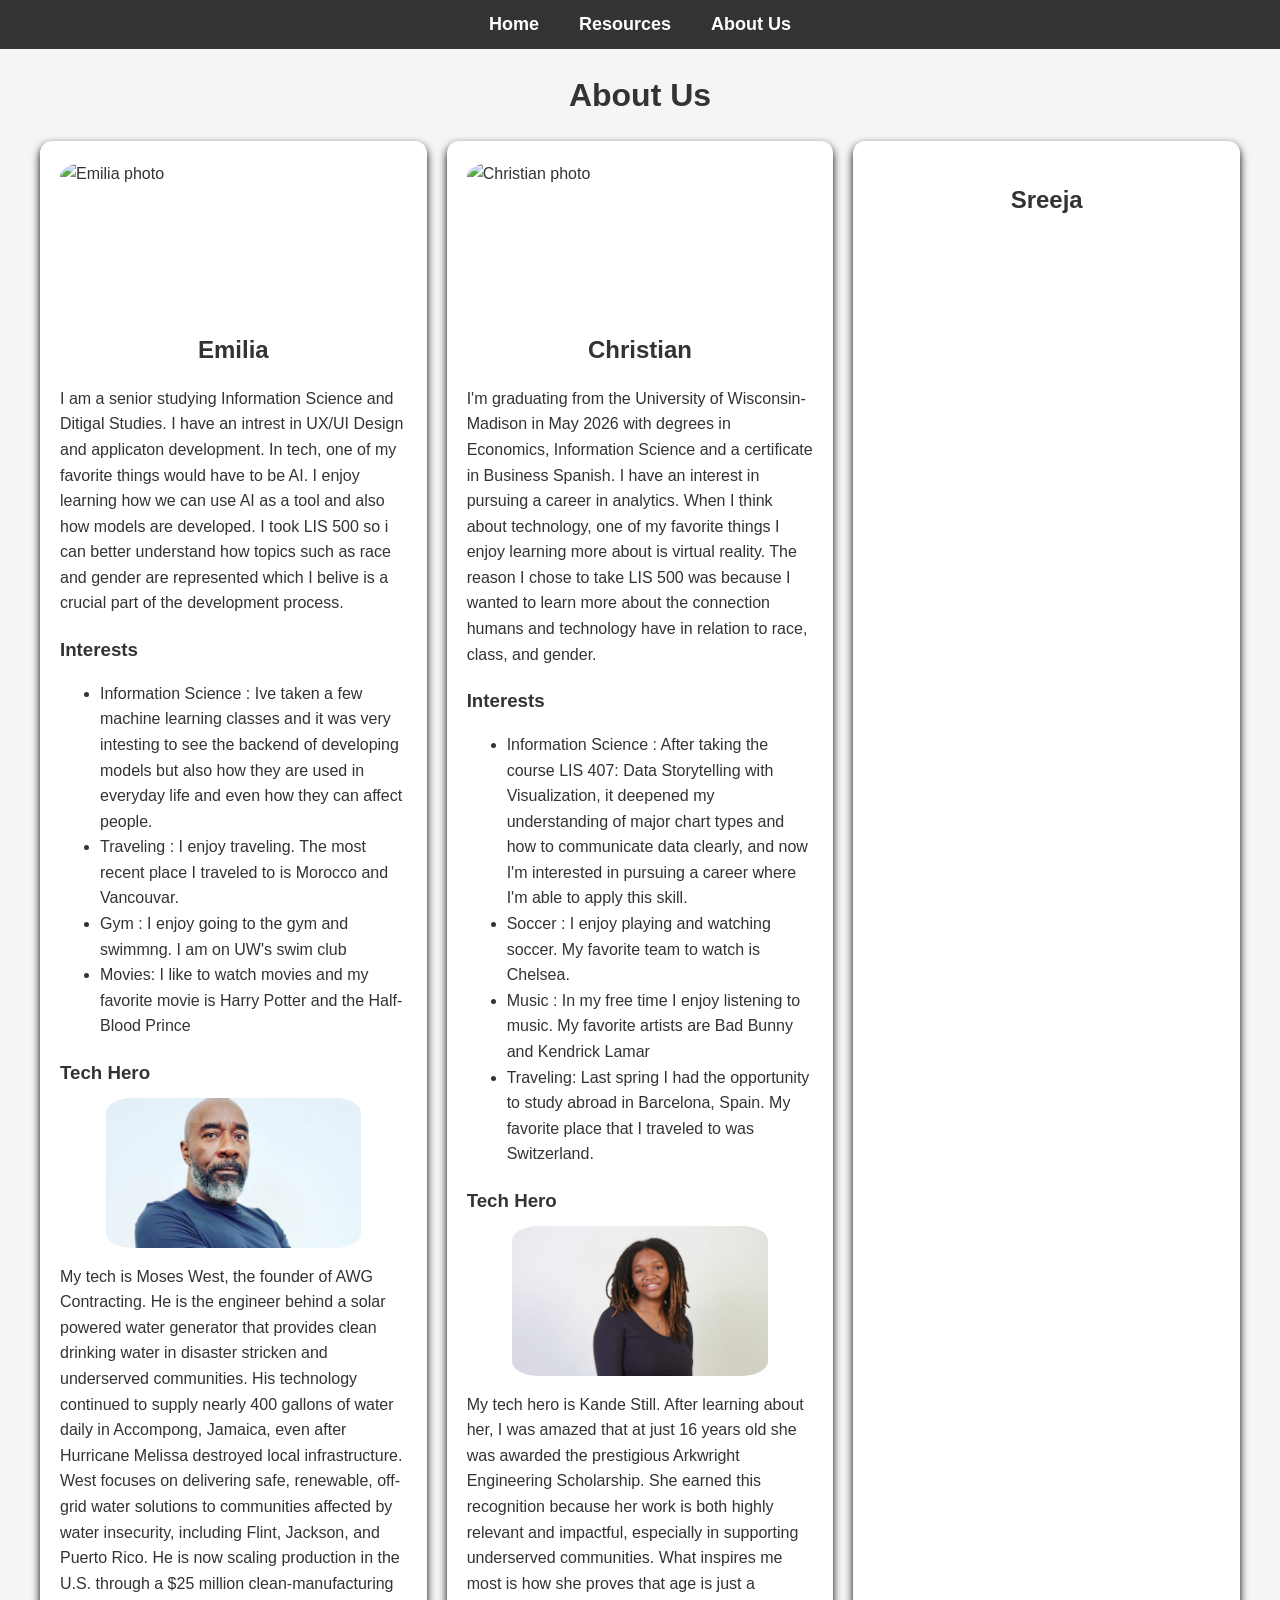
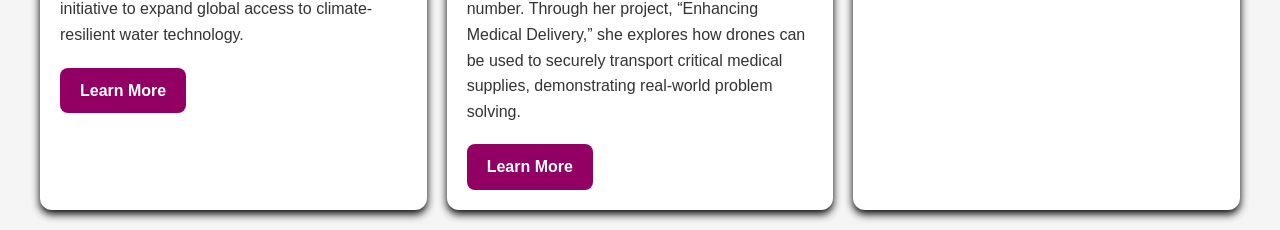
==== aboutme.html @ c5cc82bc "Update" ====
<!DOCTYPE html>
<html lang="en">
<head>
    <meta charset="UTF-8">
    <meta name="viewport" content="width=device-width, initial-scale=1.0">
    <title>About Us</title>
    <link rel="stylesheet" href="styles.css">
</head>
<body>

    <!-- Nav -->
    <nav>
        <ul class="navbar">
            <li><a href="index.html">Home</a></li>
            <li><a href="resources.html">Resources</a></li>
            <li><a href="aboutme.html">About Us</a></li>
        </ul>
    </nav>

    <main>
        <header>
            <h1>About Us</h1>
        </header>

        <!-- Team Cards Container -->
        <section class="cards-container">

            <!-- Emilia About me card -->
            <div class="team-card left-align">
                <img src="EmiliaImage.JPG" alt="Emilia photo" class="team-photo center-image">
                <h2>Emilia</h2>
                <p>
                    I am a senior studying Information Science and Ditigal Studies. I have an intrest in UX/UI Design and applicaton development. In tech, one of my favorite things would have to be AI. I enjoy learning how we can use AI as a tool and also how models are developed. I took LIS 500 so i can better understand how topics such as race and gender are represented which I belive is a crucial part of the development process. 
                </p>

                <h3>Interests</h3>
                <ul>
                    <li>
                        Information Science : Ive taken a few machine learning classes and it was very intesting to see the backend of developing models but also how they are used in everyday life and even how they can affect people.
                    </li>
                    <li>
                        Traveling : I enjoy traveling. The most recent place I traveled to is Morocco and Vancouvar.
                    </li>
                    <li>
                        Gym : I enjoy going to the gym and swimmng. I am on UW's swim club
                    </li>
                    <li>
                        Movies: I like to watch movies and my favorite movie is Harry Potter and the Half-Blood Prince
                    </li>
                </ul>

                <h3>Tech Hero</h3>
                <img src="mWest.jpg" alt="Moses West" class="hero-image center-image">
                <p>
                    My tech is Moses West, the founder of AWG Contracting. He is the engineer behind a solar powered water generator that provides clean drinking water in disaster stricken and underserved communities. His technology continued to supply nearly 400 gallons of water daily in Accompong, Jamaica, even after Hurricane Melissa destroyed local infrastructure. West focuses on delivering safe, renewable, off-grid water solutions to communities affected by water insecurity, including Flint, Jackson, and Puerto Rico. He is now scaling production in the U.S. through a $25 million clean-manufacturing initiative to expand global access to climate-resilient water technology.
                </p>
                <a href="https://peopleofcolorintech.com/articles/this-engineers-solar-tech-has-kept-clean-water-flowing-after-hurricane-melissa/" target="_blank" class="btn">Learn More</a>
            </div>

            <!-- Christian About Me card-->
            <div class="team-card left-align">
                <img src="ChristianImage.jpeg" alt="Christian photo" class="team-photo center-image">
                <h2>Christian</h2>
                <p>
                    I'm graduating from the University of Wisconsin-Madison in May 2026 with degrees in Economics, Information Science and a certificate in Business Spanish. I have an interest in pursuing a career in analytics. When I think about technology, one of my favorite things I enjoy learning more about is virtual reality. The reason I chose to take LIS 500 was because I wanted to learn more about the connection humans and technology have in relation to race, class, and gender.
                </p>

                <h3>Interests</h3>
                <ul>
                    <li>Information Science : After taking the course LIS 407: Data Storytelling with Visualization, it deepened my understanding of major chart types and how to communicate data clearly, and now I'm interested in pursuing a career where I'm able to apply this skill.
                    </li>
                    <li>
                        Soccer : I enjoy playing and watching soccer. My favorite team to watch is Chelsea.
                    </li>
                    <li>
                        Music : In my free time I enjoy listening to music. My favorite artists are Bad Bunny and Kendrick Lamar
                    </li>
                    <li>
                        Traveling: Last spring I had the opportunity to study abroad in Barcelona, Spain. My favorite place that I traveled to was Switzerland.
                    </li>
                </ul>

                <h3>Tech Hero</h3>
                <img src="kandesill.jpg" alt="Kande Still" class="hero-image center-image">
                <p>
                    My tech hero is Kande Still. After learning about her, I was amazed that at just 16 years old she was awarded the prestigious Arkwright Engineering Scholarship. She earned this recognition because her work is both highly relevant and impactful, especially in supporting underserved communities. What inspires me most is how she proves that age is just a number. Through her project, “Enhancing Medical Delivery,” she explores how drones can be used to securely transport critical medical supplies, demonstrating real-world problem solving.
                </p>
                <a href="https://peopleofcolorintech.com/articles/teen-wins-top-uk-scholarship-for-innovative-medical-drone-design/" target="_blank" class="btn">Learn More</a>
            </div>

            <!-- Sreeja About Me card-->
            <div class="team-card left-align">
                <h2> Sreeja</h2>
            </div>

        </section>

    </main>

</body>
</html>
---- styles.css ----
/* feel free to change anythhing */ 

body {
    margin: 0;
    font-family: 'Gill Sans', 'Gill Sans MT', Calibri, 'Trebuchet MS', sans-serif;
    line-height: 1.6;
    color: #333; /* dark gray */ 
    background-color: #f5f5f5; /* white cream color */ 
}

h1, h2, h3 {
    text-align: center;
    margin-bottom: 10px;
}

p {
    margin-bottom: 10px;
}

/* Navbar */
nav {
    background-color: #333; /* dark gray */ 
    position: sticky; /* stay at top */ 
    top: 0;
    width: 100%;
    z-index: 100;
}

.navbar {
    list-style: none;
    display: flex;
    justify-content: center;
    margin: 0;
    padding: 10px 0;
}

.navbar li a {
    color: #fff;
    padding: 10px 20px;
    text-decoration: none;
    font-weight: bold;
    font-size: 18px;
    transition: color 0.2s;
}

.navbar li a:hover {
    color: #FFC7E2; /* light ppink*/ 
}

/* Buttons */
.btn {
    display: inline-block;
    padding: 10px 20px;
    margin: 10px 10px 0 0;
    background-color: rgb(146, 0, 99); /* dark pink*/ 
    color: #fff;
    border-radius: 8px;
    font-weight: bold;
    text-decoration: none;
    transition: background 0.2s;
}

.btn:hover {
    background-color: rgb(186, 9, 104); /* dark pink */ 
}

/* Sections */
.profile, .interests, .techHeroSection,
.christian-profile, .ChristiansInterests, .christianTechHeroSection {
    background-color: #FFC7E2; /* light pink*/ 
    max-width: 900px;
    margin: 20px auto;
    padding: 20px;
    border-radius: 12px;
}

.christian-profile, .ChristiansInterests, .christianTechHeroSection {
    background-color: #3498db;
    color: #fff;
}

/* Tech Hero Layout */
.tech-hero {
    display: flex;
    gap: 20px;
    align-items: flex-start;
}

.hero-image {
    width: 250px;
    border-radius: 8px;
}

.hero-text {
    flex: 1;
}

/* Cards for Index and Resources */ /* as recoommended in P2 Comment feedback */ 
/* each person has same style */ 
.team-cards, .cards-container {
    display: flex;
    flex-wrap: wrap;
    gap: 20px;
    justify-content: center;
    margin: 20px auto;
    max-width: 1200px;
}

.team-card, .card {
    background-color: white;
    border-radius: 12px;
    padding: 20px;
    flex: 1 1 280px;
    box-shadow: 0 4px 8px black;
    text-align: center;
}

.team-card img {
    width: auto; /* feed free to change */ 
    height: 150px;
    object-fit: cover;
    border-radius: 10%; /* higiher % is more round, change if wanted */ /* arund 50% is circle*/ 
    margin-bottom: 15px;
}

.resource-image {
    width: 80%;
    max-width: 600px;
    display: block;
    margin: 20px auto;
    border-radius: 12px;
}

/* Project Overview - at top - on index */
/* image left and texr right */ 
#project-overview {
    padding: 60px 10%;
}

.overview-container {
    display: flex;
    align-items: center;
    justify-content: center;
    gap: 50px;
}

.overview-image {
    flex: 0 0 40%;
}

.overview-image img {
    width: 100%;
    border-radius: 12px;
}

.overview-text {
    flex: 0 0 60%;
}

.overview-text p {
    text-align: left;
    margin-bottom: 20px;
}

/*Responsive */
@media (max-width: 760px) {
    .tech-hero, .overview-container {
        flex-direction: column;
        align-items: center;
        text-align: center;
    }

    .hero-image {
        width: 80%;
    }
}

/* Left-align text inside cards */
.team-card.left-align,
.team-card.left-align p,
.team-card.left-align h3,
.team-card.left-align ul,
.team-card.left-align li {
    text-align: left;
}

/* Center images inside cards */
.center-image {
    display: block;
    margin: 0 auto 15px auto; 
    border-radius: 12px;
}

.hero-image {
    width: 80%;
    max-width: 400px;
}

/* Card Images */
.card-image {
    display: block;
    margin: 0 auto 10px auto; 
    max-width: 100%;
    height: auto;
    border-radius: 8px;
}

/* Cards container for grid layout */
.cards-container {
    display: flex;
    flex-wrap: wrap;
    gap: 20px;
    justify-content: center;
}

/* Individual card styling */
.card {
    background-color: #f7f7f7;
    padding: 20px;
    border-radius: 12px;
    width: 300px;
    box-shadow: 0 4px 8px black;
    text-align: center;
}

/* Headings inside cards */
.card h3, .card a {
    margin-top: 10px;
    margin-bottom: 10px;
}

.h2Text p {
    text-align: left;
    margin-left: 15%;
    margin-right: 15%;
}
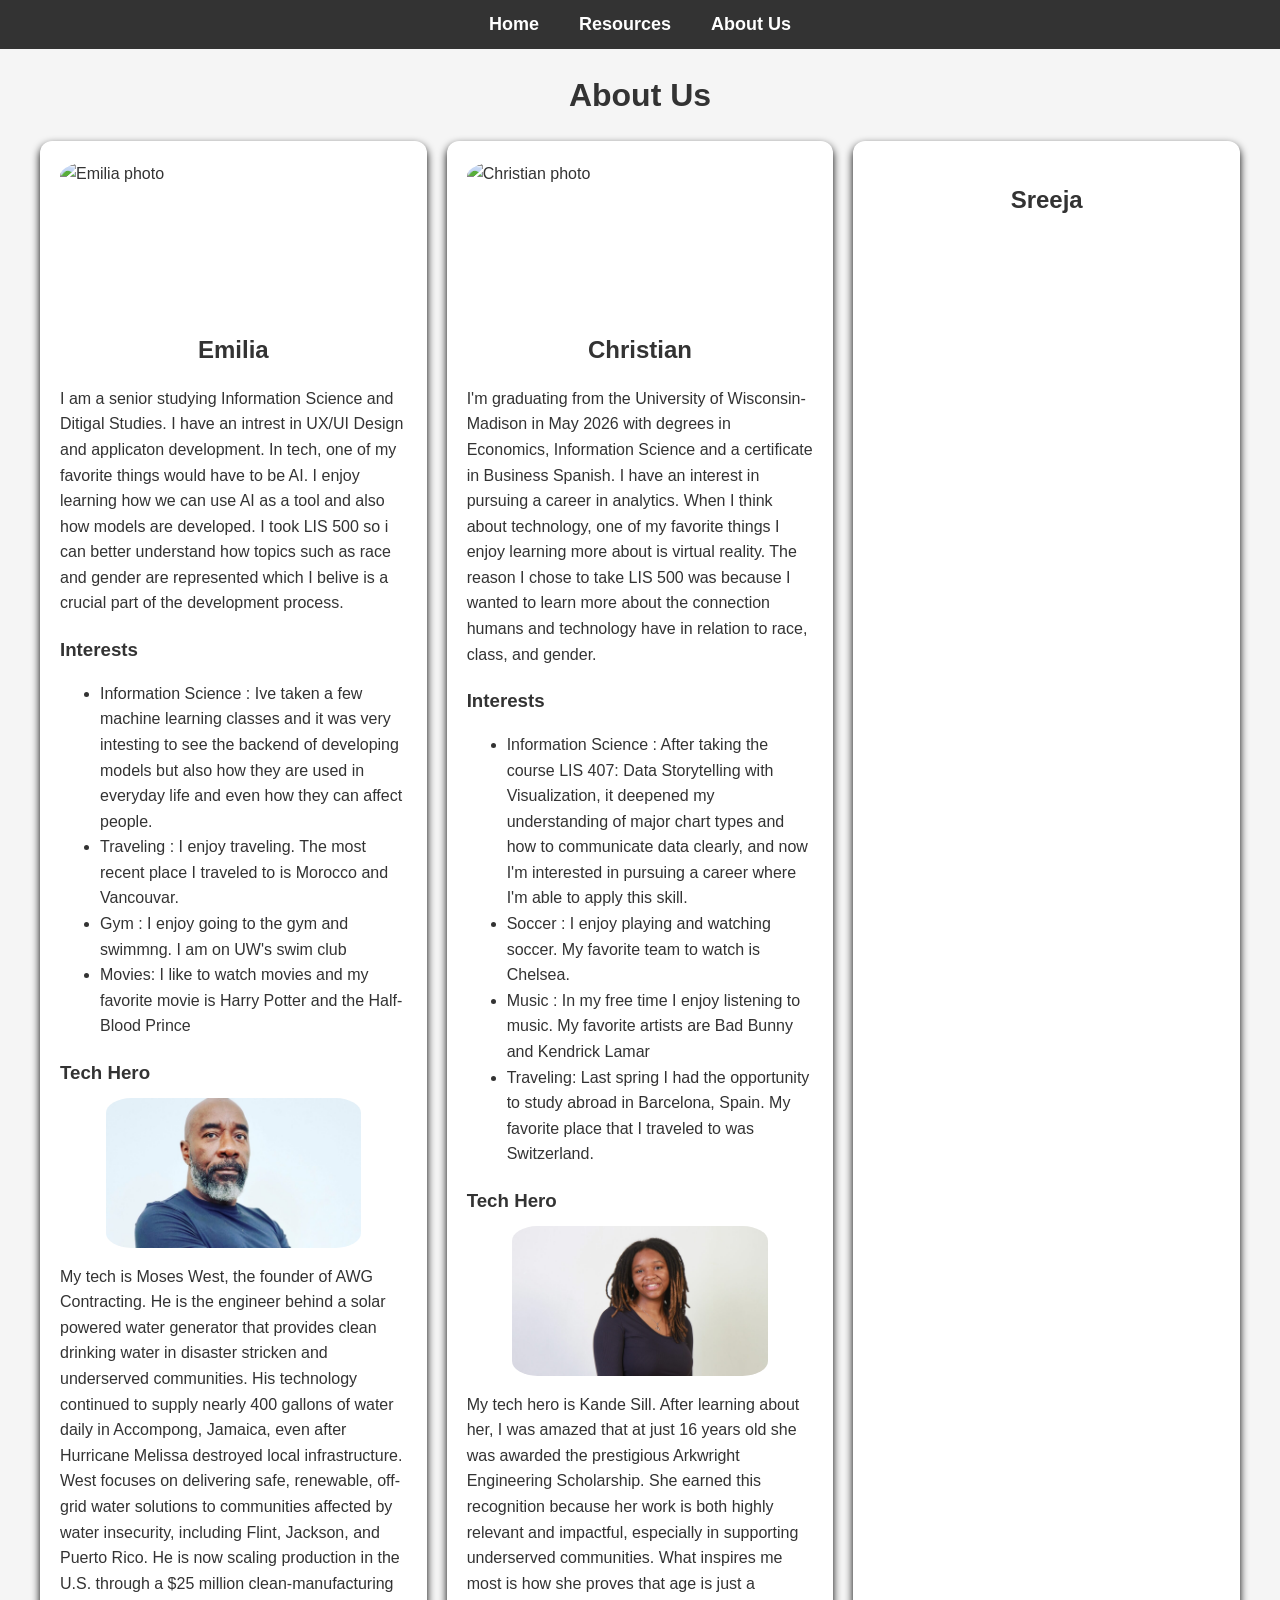
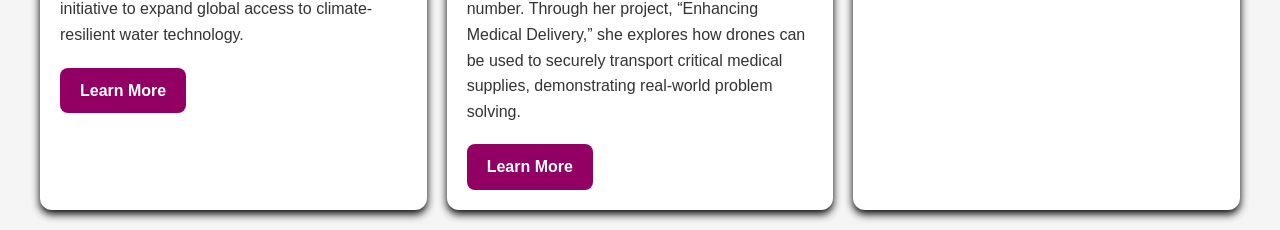
==== commit f44fd7df: "Update" ====
--- a/aboutme.html
+++ b/aboutme.html
@@ -83,7 +83,7 @@
                 <h3>Tech Hero</h3>
                 <img src="kandesill.jpg" alt="Kande Still" class="hero-image center-image">
                 <p>
-                    My tech hero is Kande Still. After learning about her, I was amazed that at just 16 years old she was awarded the prestigious Arkwright Engineering Scholarship. She earned this recognition because her work is both highly relevant and impactful, especially in supporting underserved communities. What inspires me most is how she proves that age is just a number. Through her project, “Enhancing Medical Delivery,” she explores how drones can be used to securely transport critical medical supplies, demonstrating real-world problem solving.
+                    My tech hero is Kande Sill. After learning about her, I was amazed that at just 16 years old she was awarded the prestigious Arkwright Engineering Scholarship. She earned this recognition because her work is both highly relevant and impactful, especially in supporting underserved communities. What inspires me most is how she proves that age is just a number. Through her project, “Enhancing Medical Delivery,” she explores how drones can be used to securely transport critical medical supplies, demonstrating real-world problem solving.
                 </p>
                 <a href="https://peopleofcolorintech.com/articles/teen-wins-top-uk-scholarship-for-innovative-medical-drone-design/" target="_blank" class="btn">Learn More</a>
             </div>
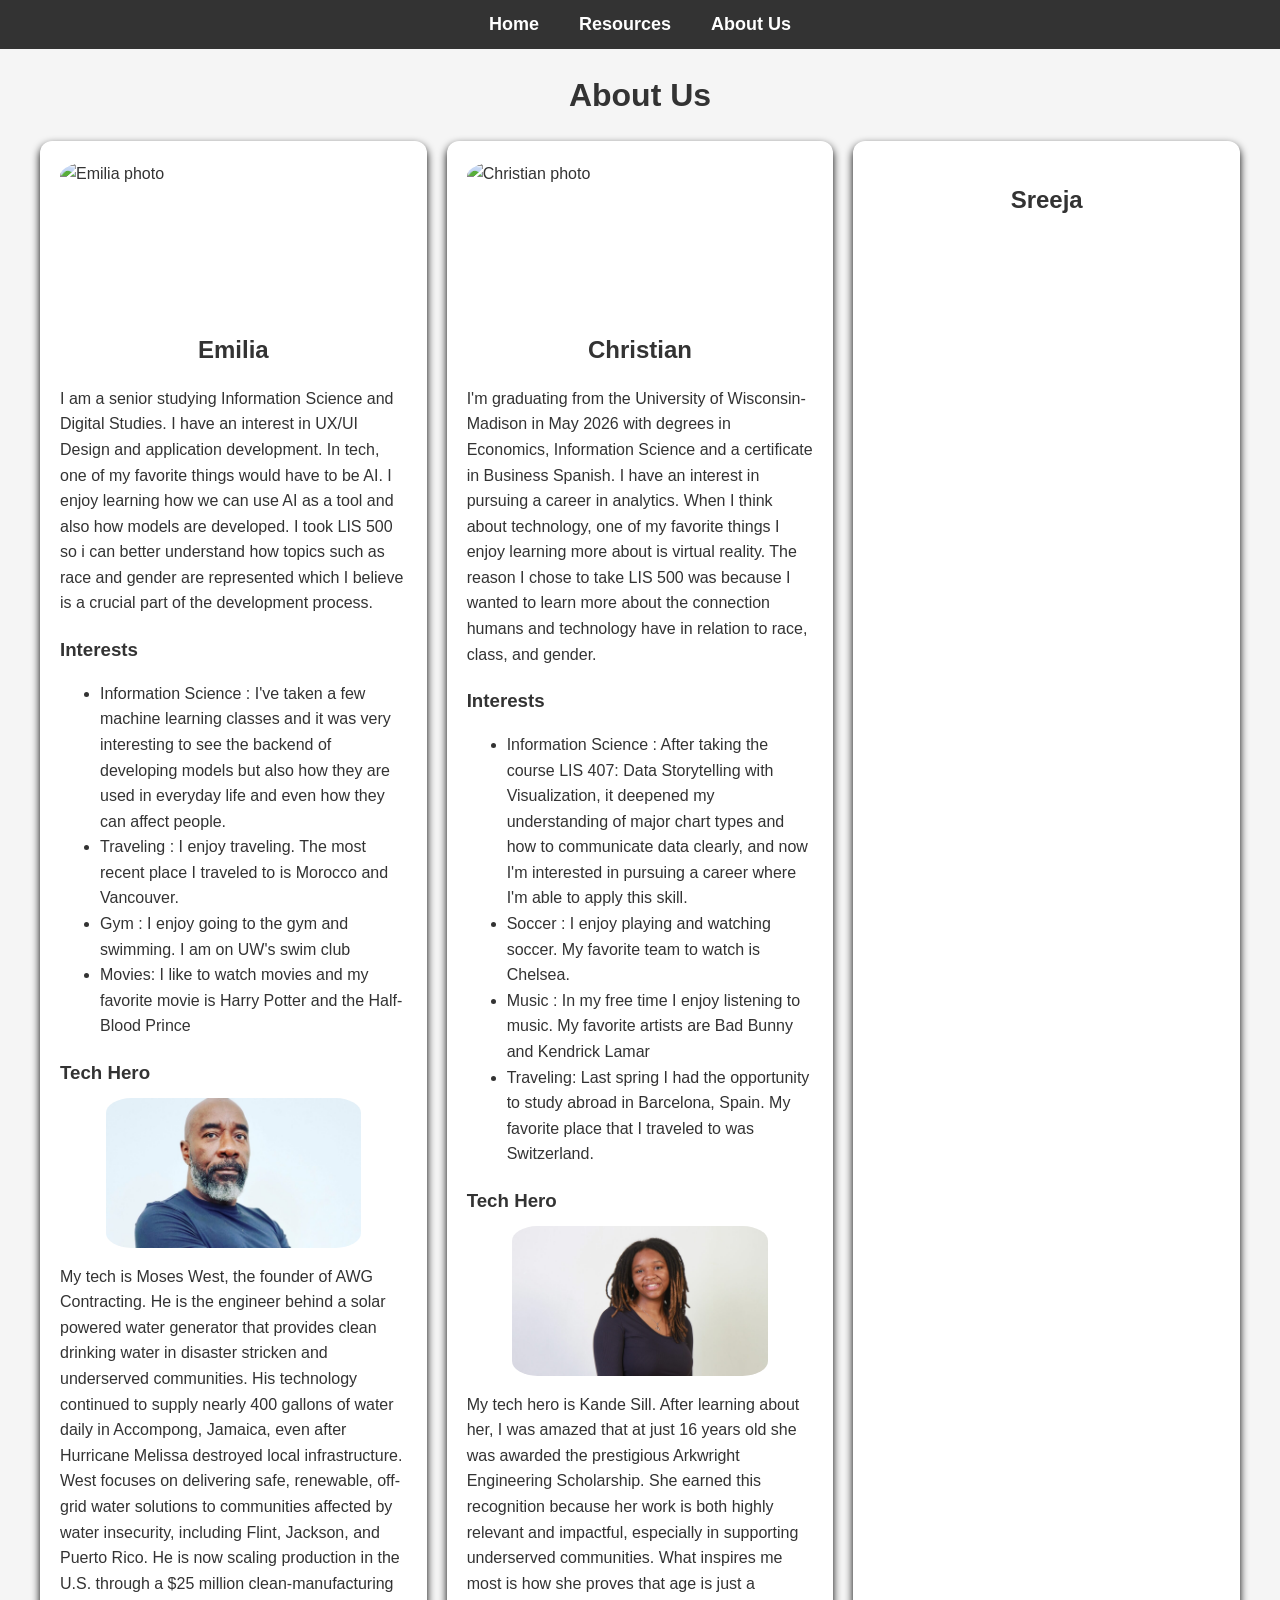
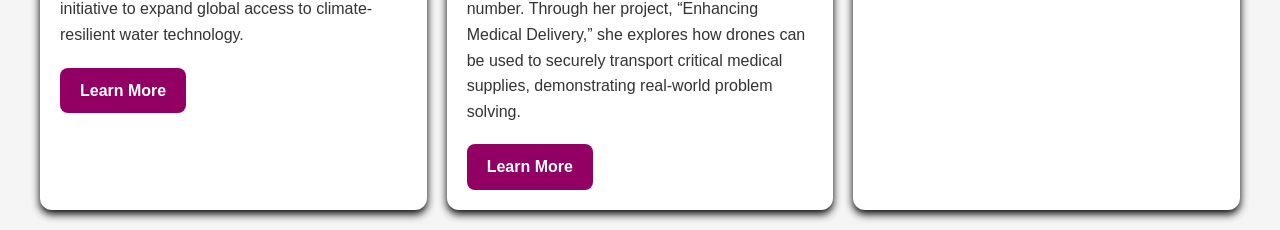
==== commit 69c0dbc3: "spelling fix" ====
--- a/aboutme.html
+++ b/aboutme.html
@@ -30,19 +30,19 @@
                 <img src="EmiliaImage.JPG" alt="Emilia photo" class="team-photo center-image">
                 <h2>Emilia</h2>
                 <p>
-                    I am a senior studying Information Science and Ditigal Studies. I have an intrest in UX/UI Design and applicaton development. In tech, one of my favorite things would have to be AI. I enjoy learning how we can use AI as a tool and also how models are developed. I took LIS 500 so i can better understand how topics such as race and gender are represented which I belive is a crucial part of the development process. 
+                    I am a senior studying Information Science and Digital Studies. I have an interest in UX/UI Design and application development. In tech, one of my favorite things would have to be AI. I enjoy learning how we can use AI as a tool and also how models are developed. I took LIS 500 so i can better understand how topics such as race and gender are represented which I believe is a crucial part of the development process. 
                 </p>
 
                 <h3>Interests</h3>
                 <ul>
                     <li>
-                        Information Science : Ive taken a few machine learning classes and it was very intesting to see the backend of developing models but also how they are used in everyday life and even how they can affect people.
+                        Information Science : I've taken a few machine learning classes and it was very interesting to see the backend of developing models but also how they are used in everyday life and even how they can affect people.
                     </li>
                     <li>
-                        Traveling : I enjoy traveling. The most recent place I traveled to is Morocco and Vancouvar.
+                        Traveling : I enjoy traveling. The most recent place I traveled to is Morocco and Vancouver.
                     </li>
                     <li>
-                        Gym : I enjoy going to the gym and swimmng. I am on UW's swim club
+                        Gym : I enjoy going to the gym and swimming. I am on UW's swim club
                     </li>
                     <li>
                         Movies: I like to watch movies and my favorite movie is Harry Potter and the Half-Blood Prince
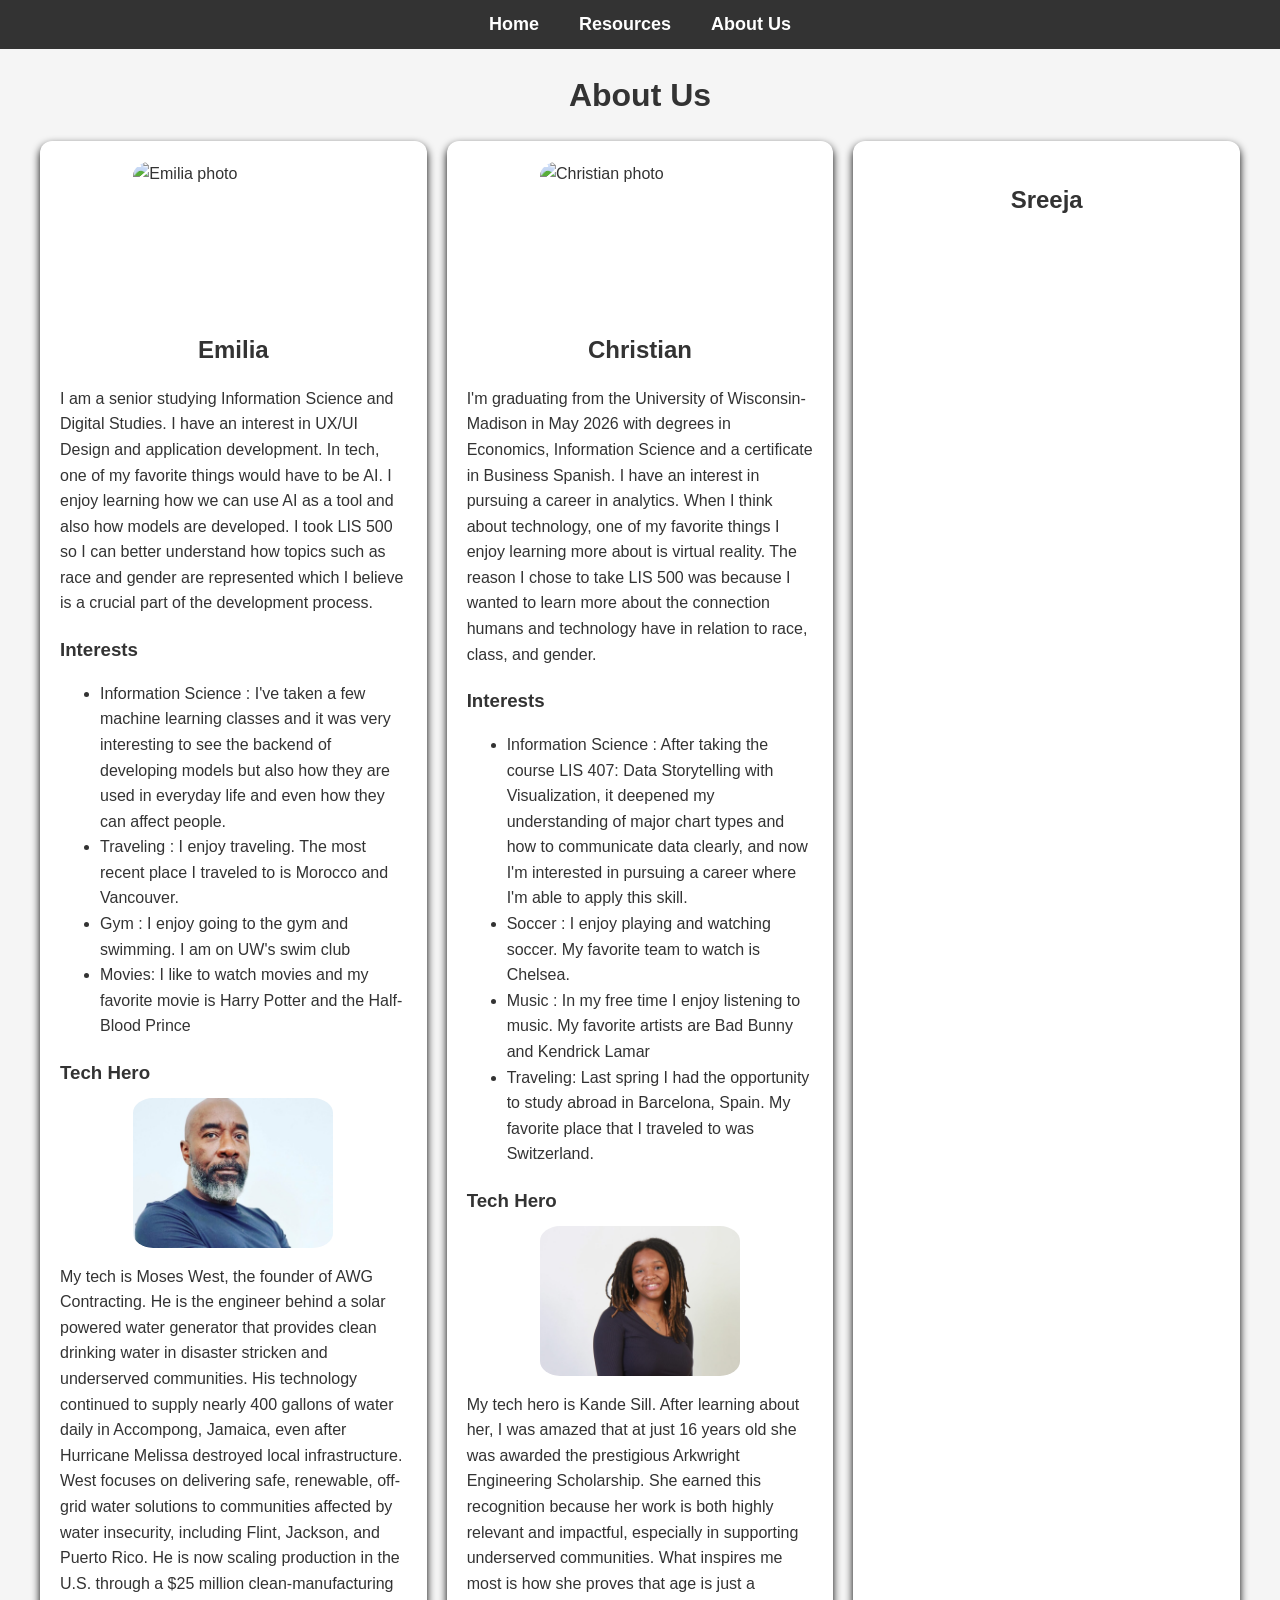
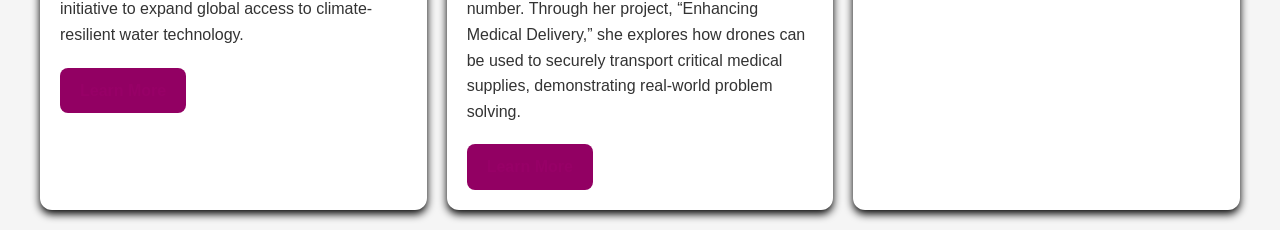
==== commit a2709f12: "Update aboutme.html" ====
--- a/aboutme.html
+++ b/aboutme.html
@@ -30,7 +30,7 @@
                 <img src="EmiliaImage.JPG" alt="Emilia photo" class="team-photo center-image">
                 <h2>Emilia</h2>
                 <p>
-                    I am a senior studying Information Science and Digital Studies. I have an interest in UX/UI Design and application development. In tech, one of my favorite things would have to be AI. I enjoy learning how we can use AI as a tool and also how models are developed. I took LIS 500 so i can better understand how topics such as race and gender are represented which I believe is a crucial part of the development process. 
+                    I am a senior studying Information Science and Digital Studies. I have an interest in UX/UI Design and application development. In tech, one of my favorite things would have to be AI. I enjoy learning how we can use AI as a tool and also how models are developed. I took LIS 500 so I can better understand how topics such as race and gender are represented which I believe is a crucial part of the development process. 
                 </p>
 
                 <h3>Interests</h3>
--- a/styles.css
+++ b/styles.css
@@ -116,7 +116,7 @@
 }
 
 .team-card img {
-    width: auto; /* feed free to change */ 
+    width: 200px; /* feed free to change */ 
     height: 150px;
     object-fit: cover;
     border-radius: 10%; /* higiher % is more round, change if wanted */ /* arund 50% is circle*/ 
@@ -201,7 +201,7 @@
     display: block;
     margin: 0 auto 10px auto; 
     max-width: 100%;
-    height: auto;
+    height: 200px;
     border-radius: 8px;
 }
 
@@ -234,3 +234,24 @@
     margin-left: 15%;
     margin-right: 15%;
 }
+
+.team-card a,
+.card a {
+    color: rgb(151, 0, 103) ;
+    transition: color 0.3s ease;
+}
+
+.team-card a:visited,
+.card a:visited {
+    color: darkblue; 
+}
+
+.team-card a:hover,
+.card a:hover {
+    color: rgb(36, 0, 25) ;
+}
+
+.team-card a:active,
+.card a:active {
+    color: black;
+}
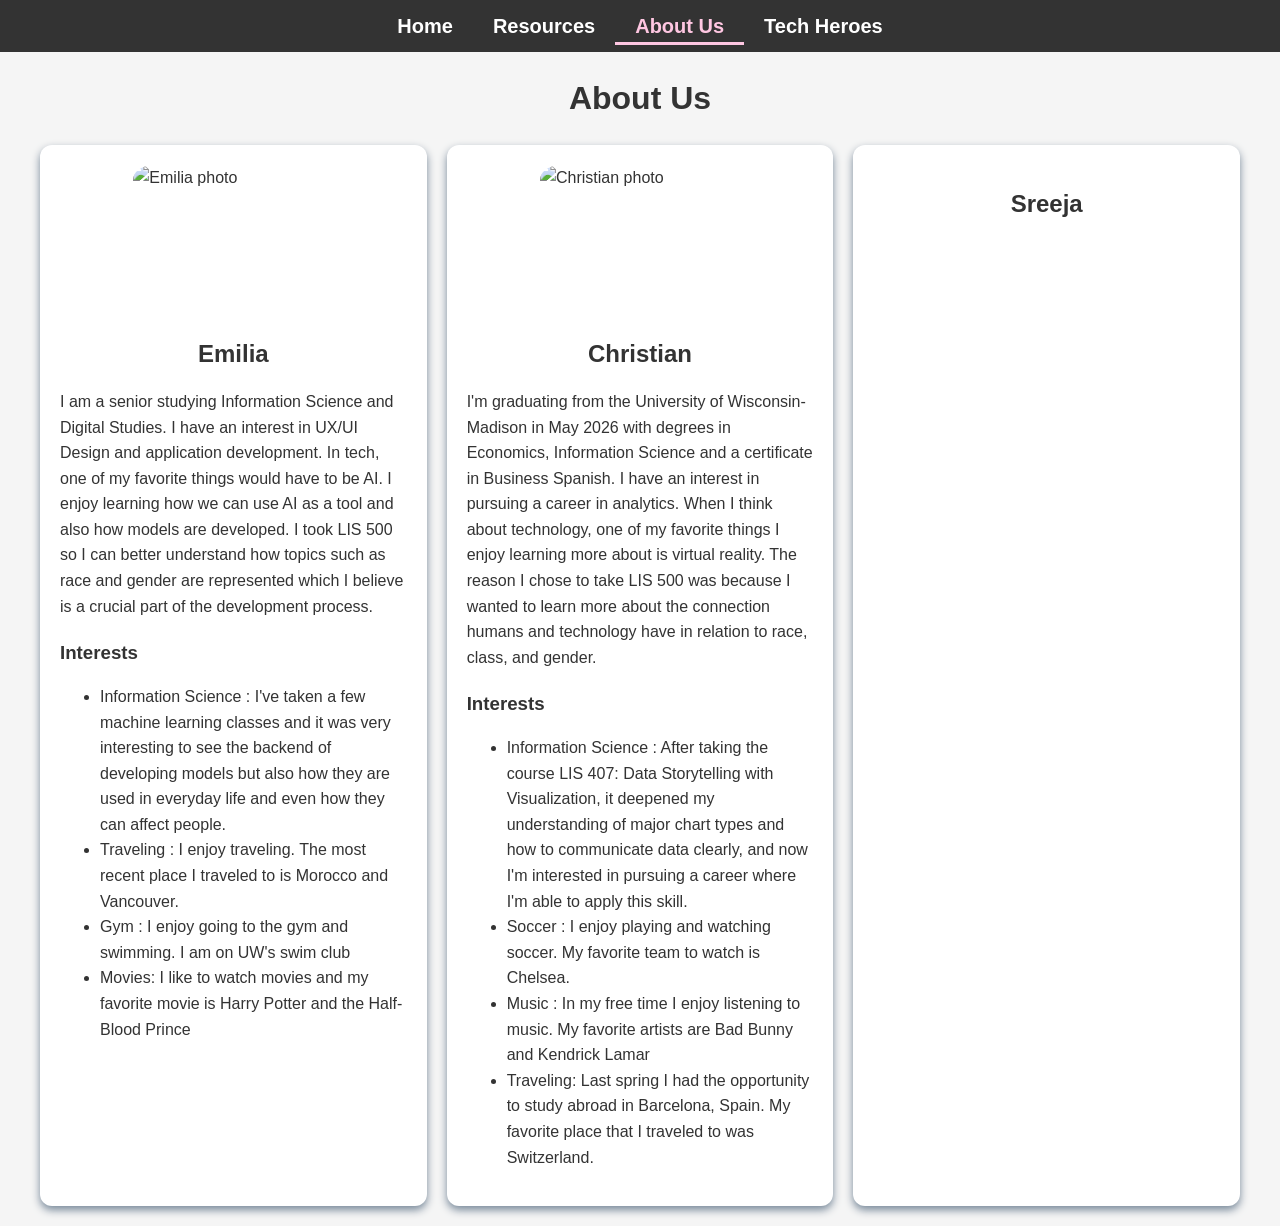
==== commit 8d6e7124: "feedback changes" ====
--- a/aboutme.html
+++ b/aboutme.html
@@ -13,7 +13,8 @@
         <ul class="navbar">
             <li><a href="index.html">Home</a></li>
             <li><a href="resources.html">Resources</a></li>
-            <li><a href="aboutme.html">About Us</a></li>
+            <li><a href="aboutme.html" class="active">About Us</a></li>
+            <li><a href="techHero.html">Tech Heroes</a></li>
         </ul>
     </nav>
 
@@ -49,12 +50,15 @@
                     </li>
                 </ul>
 
+                <!-- remove tech hero from about us page
+
                 <h3>Tech Hero</h3>
                 <img src="mWest.jpg" alt="Moses West" class="hero-image center-image">
                 <p>
                     My tech is Moses West, the founder of AWG Contracting. He is the engineer behind a solar powered water generator that provides clean drinking water in disaster stricken and underserved communities. His technology continued to supply nearly 400 gallons of water daily in Accompong, Jamaica, even after Hurricane Melissa destroyed local infrastructure. West focuses on delivering safe, renewable, off-grid water solutions to communities affected by water insecurity, including Flint, Jackson, and Puerto Rico. He is now scaling production in the U.S. through a $25 million clean-manufacturing initiative to expand global access to climate-resilient water technology.
                 </p>
                 <a href="https://peopleofcolorintech.com/articles/this-engineers-solar-tech-has-kept-clean-water-flowing-after-hurricane-melissa/" target="_blank" class="btn">Learn More</a>
+                -->
             </div>
 
             <!-- Christian About Me card-->
@@ -80,12 +84,15 @@
                     </li>
                 </ul>
 
+                <!-- remove tech hero from about us page
+
                 <h3>Tech Hero</h3>
                 <img src="kandesill.jpg" alt="Kande Still" class="hero-image center-image">
                 <p>
                     My tech hero is Kande Sill. After learning about her, I was amazed that at just 16 years old she was awarded the prestigious Arkwright Engineering Scholarship. She earned this recognition because her work is both highly relevant and impactful, especially in supporting underserved communities. What inspires me most is how she proves that age is just a number. Through her project, “Enhancing Medical Delivery,” she explores how drones can be used to securely transport critical medical supplies, demonstrating real-world problem solving.
                 </p>
                 <a href="https://peopleofcolorintech.com/articles/teen-wins-top-uk-scholarship-for-innovative-medical-drone-design/" target="_blank" class="btn">Learn More</a>
+            --> 
             </div>
 
             <!-- Sreeja About Me card-->
--- a/styles.css
+++ b/styles.css
@@ -1,4 +1,5 @@
 /* feel free to change anythhing */ 
+
 
 body {
     margin: 0;
@@ -35,16 +36,22 @@
 }
 
 .navbar li a {
-    color: #fff;
+    color: #fff; /* white */ 
     padding: 10px 20px;
-    text-decoration: none;
+    text-decoration: none; /* no underline*/ 
     font-weight: bold;
-    font-size: 18px;
+    font-size: 20px;
     transition: color 0.2s;
 }
 
 .navbar li a:hover {
     color: #FFC7E2; /* light ppink*/ 
+}
+
+.navbar li a.active {
+    color: #FFC7E2;  /* light pink */
+    border-bottom: 3px solid #FFC7E2;
+    padding-bottom: 5px;
 }
 
 /* Buttons */
@@ -57,15 +64,16 @@
     border-radius: 8px;
     font-weight: bold;
     text-decoration: none;
-    transition: background 0.2s;
+    transition: background 0.2s; 
+
 }
 
 .btn:hover {
-    background-color: rgb(186, 9, 104); /* dark pink */ 
+    background-color: rgb(221, 0, 118); /* darker pink from regular button color */ 
 }
 
 /* Sections */
-.profile, .interests, .techHeroSection,
+.profile, .interests, .techHeroSection, /* some of these were removed with feedback changes */ 
 .christian-profile, .ChristiansInterests, .christianTechHeroSection {
     background-color: #FFC7E2; /* light pink*/ 
     max-width: 900px;
@@ -106,12 +114,13 @@
     max-width: 1200px;
 }
 
+
 .team-card, .card {
     background-color: white;
     border-radius: 12px;
     padding: 20px;
     flex: 1 1 280px;
-    box-shadow: 0 4px 8px black;
+    box-shadow: 0 4px 8px lightslategray; 
     text-align: center;
 }
 
@@ -131,11 +140,13 @@
     border-radius: 12px;
 }
 
+
 /* Project Overview - at top - on index */
 /* image left and texr right */ 
 #project-overview {
     padding: 60px 10%;
 }
+
 
 .overview-container {
     display: flex;
@@ -219,7 +230,7 @@
     padding: 20px;
     border-radius: 12px;
     width: 300px;
-    box-shadow: 0 4px 8px black;
+    box-shadow: 0 4px 8px lightslategray;
     text-align: center;
 }
 
@@ -227,6 +238,13 @@
 .card h3, .card a {
     margin-top: 10px;
     margin-bottom: 10px;
+    text-decoration: none; /* get rid of underline*/ 
+    font-size: 22px;
+    font-weight: bold;
+}
+
+.card a:hover {
+    color: rgb(221, 0, 118); 
 }
 
 .h2Text p {
@@ -237,21 +255,64 @@
 
 .team-card a,
 .card a {
-    color: rgb(151, 0, 103) ;
+    color: rgb(165, 0, 113) ; /* darak pink*/ 
     transition: color 0.3s ease;
 }
 
-.team-card a:visited,
-.card a:visited {
-    color: darkblue; 
-}
-
-.team-card a:hover,
-.card a:hover {
-    color: rgb(36, 0, 25) ;
-}
-
-.team-card a:active,
-.card a:active {
-    color: black;
+
+.team-card a.btn,
+.card a.btn {
+    color: white;             
+}
+
+.team-card a.btn:hover,
+.card a.btn:hover {
+    color: white;             
+}
+
+.team-card a.btn:active,
+.card a.btn:active {
+    color: white;            
+}
+
+/* center p text in analysis on resources page */ 
+.analysis-section p {
+    text-align: left;
+}
+
+
+.resource-card {
+    cursor: pointer;
+    transition: transform 0.2s ease, box-shadow 0.2s ease;
+}
+
+.resource-card:hover {
+    transform: translateY(-6px);
+    box-shadow: 0 8px 16px rgba(0, 0, 0, 0.2);
+}
+
+/* Video styles - video on index page */ 
+.video-section {
+    text-align: center;
+    padding: 60px 10%;
+    background-color: #ffffff;
+}
+
+.video-container {
+    display: flex;
+    justify-content: center;
+    margin: 30px 0;
+}
+
+.video-container iframe {
+    width: 80%;
+    max-width: 800px;
+    height: 450px;
+    border-radius: 12px;
+}
+
+.video-description {
+    max-width: 800px;
+    margin: 0 auto;
+    text-align: left;
 }
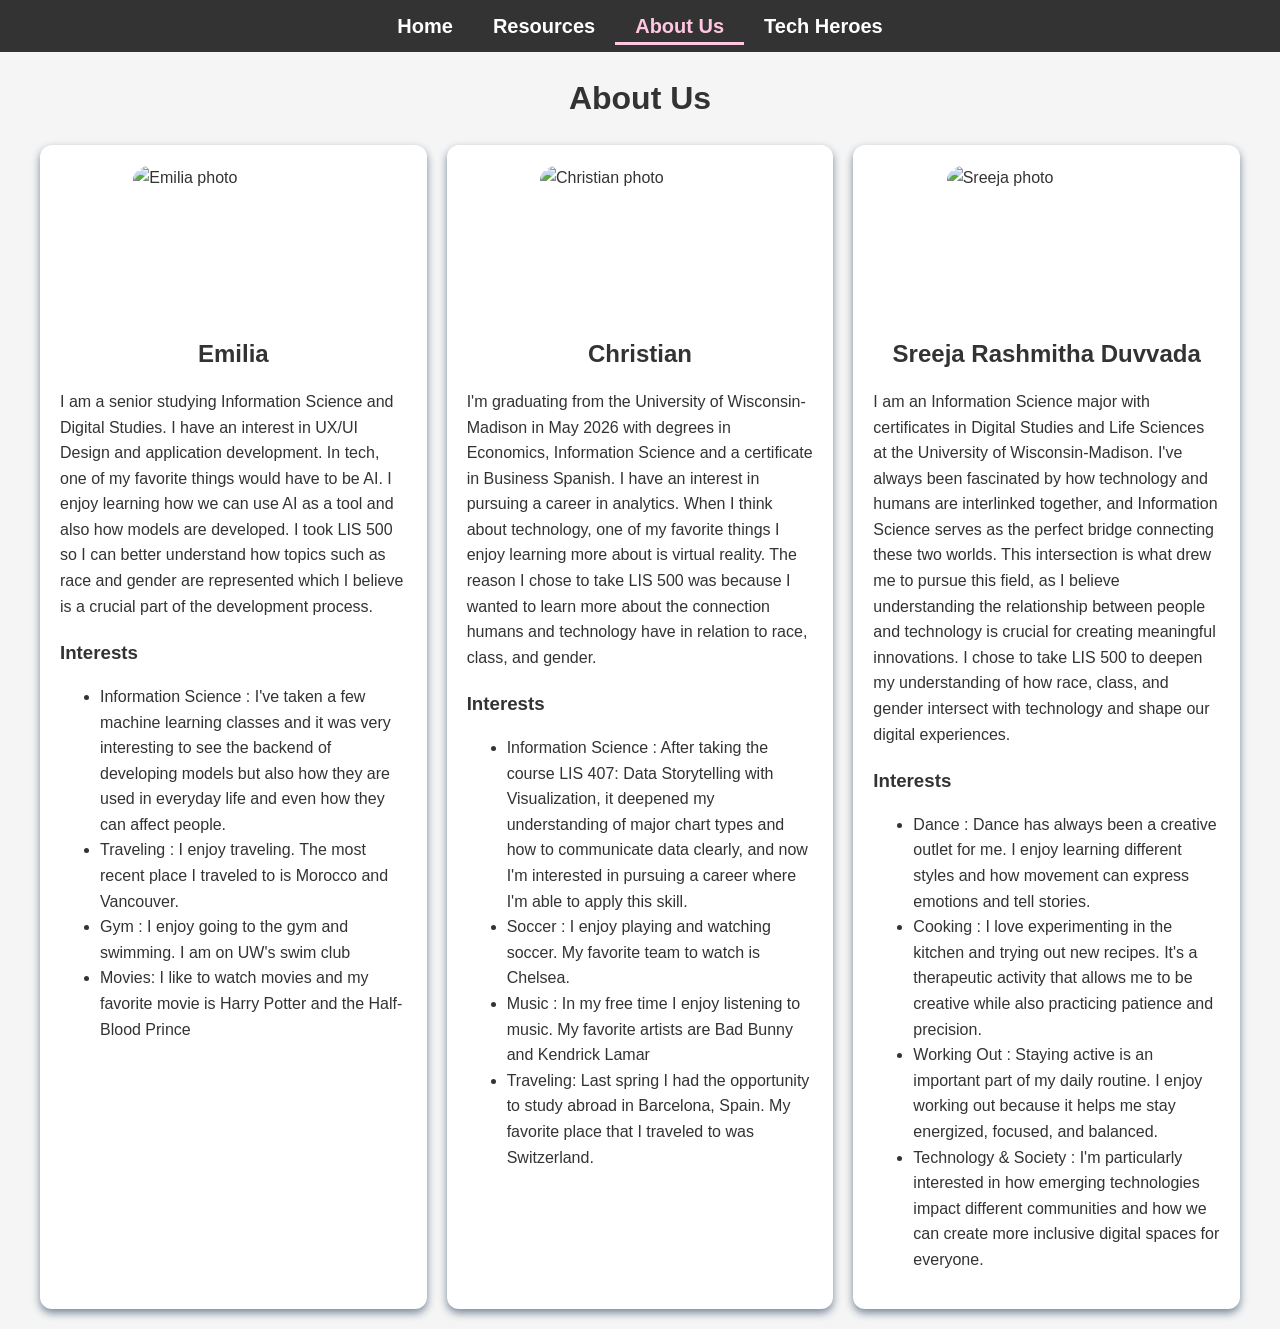
==== commit a5647c33: "Update aboutme.html" ====
--- a/aboutme.html
+++ b/aboutme.html
@@ -50,7 +50,7 @@
                     </li>
                 </ul>
 
-                <!-- remove tech hero from about us page
+                <!-- remove tech hero from about us page - this was stated in the feedback 
 
                 <h3>Tech Hero</h3>
                 <img src="mWest.jpg" alt="Moses West" class="hero-image center-image">
@@ -84,7 +84,7 @@
                     </li>
                 </ul>
 
-                <!-- remove tech hero from about us page
+                <!-- remove tech hero from about us page - this was stated in the feedback
 
                 <h3>Tech Hero</h3>
                 <img src="kandesill.jpg" alt="Kande Still" class="hero-image center-image">
@@ -97,7 +97,29 @@
 
             <!-- Sreeja About Me card-->
             <div class="team-card left-align">
-                <h2> Sreeja</h2>
+    <img src="SreejaImage.JPG" alt="Sreeja photo" class="team-photo center-image">
+    <h2>Sreeja Rashmitha Duvvada</h2>
+    <p>
+        I am an Information Science major with certificates in Digital Studies and Life Sciences at the University of Wisconsin-Madison. I've always been fascinated by how technology and humans are interlinked together, and Information Science serves as the perfect bridge connecting these two worlds. This intersection is what drew me to pursue this field, as I believe understanding the relationship between people and technology is crucial for creating meaningful innovations. I chose to take LIS 500 to deepen my understanding of how race, class, and gender intersect with technology and shape our digital experiences.
+    </p>
+
+    <h3>Interests</h3>
+    <ul>
+        <li>
+            Dance : Dance has always been a creative outlet for me. I enjoy learning different styles and how movement can express emotions and tell stories.
+        </li>
+        <li>
+            Cooking : I love experimenting in the kitchen and trying out new recipes. It's a therapeutic activity that allows me to be creative while also practicing patience and precision.
+        </li>
+        <li>
+            Working Out : Staying active is an important part of my daily routine. I enjoy working out because it helps me stay energized, focused, and balanced.
+        </li>
+        <li>
+            Technology & Society : I'm particularly interested in how emerging technologies impact different communities and how we can create more inclusive digital spaces for everyone.
+        </li>
+    </ul>
+</div>
+                    
             </div>
 
         </section>
--- a/styles.css
+++ b/styles.css
@@ -1,4 +1,5 @@
 /* feel free to change anythhing */ 
+/* the light pinkt text ( #FFC7E2 ) and gray background ( #333 ) pass AA and AAA accessability checker */ 
 
 
 body {
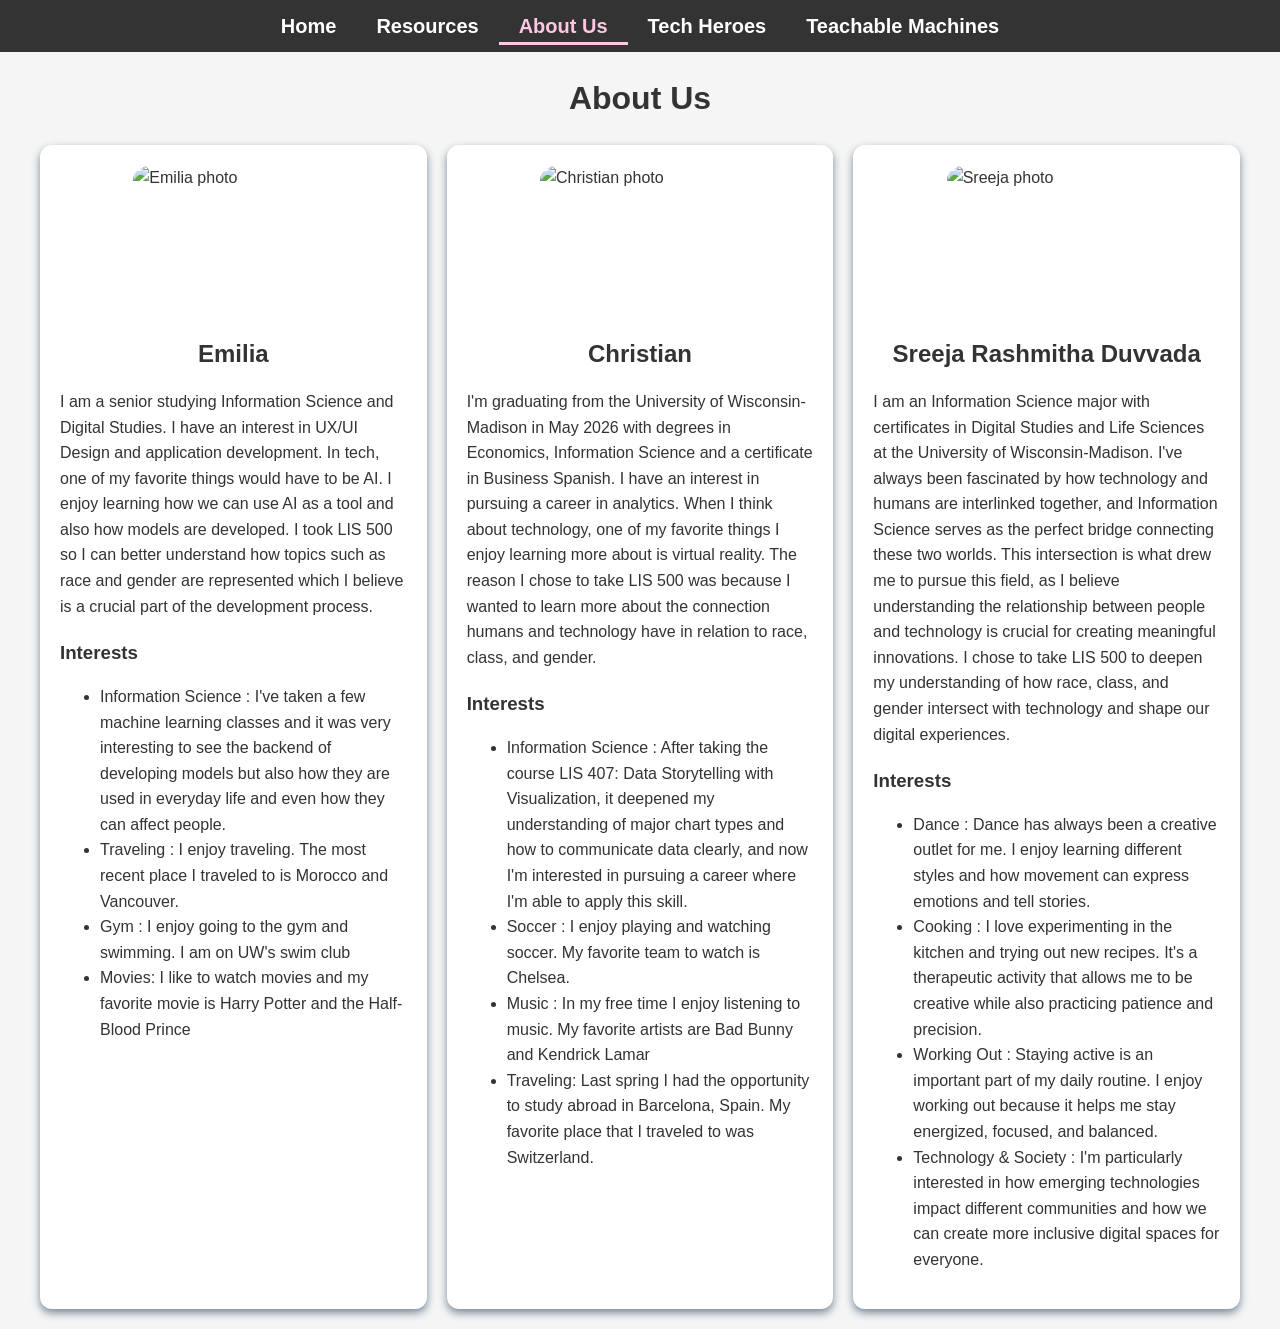
==== commit c7556466: "add teachable machine page" ====
--- a/aboutme.html
+++ b/aboutme.html
@@ -15,6 +15,7 @@
             <li><a href="resources.html">Resources</a></li>
             <li><a href="aboutme.html" class="active">About Us</a></li>
             <li><a href="techHero.html">Tech Heroes</a></li>
+            <li><a href="teachableMachine.html">Teachable Machines</a></li>
         </ul>
     </nav>
 
